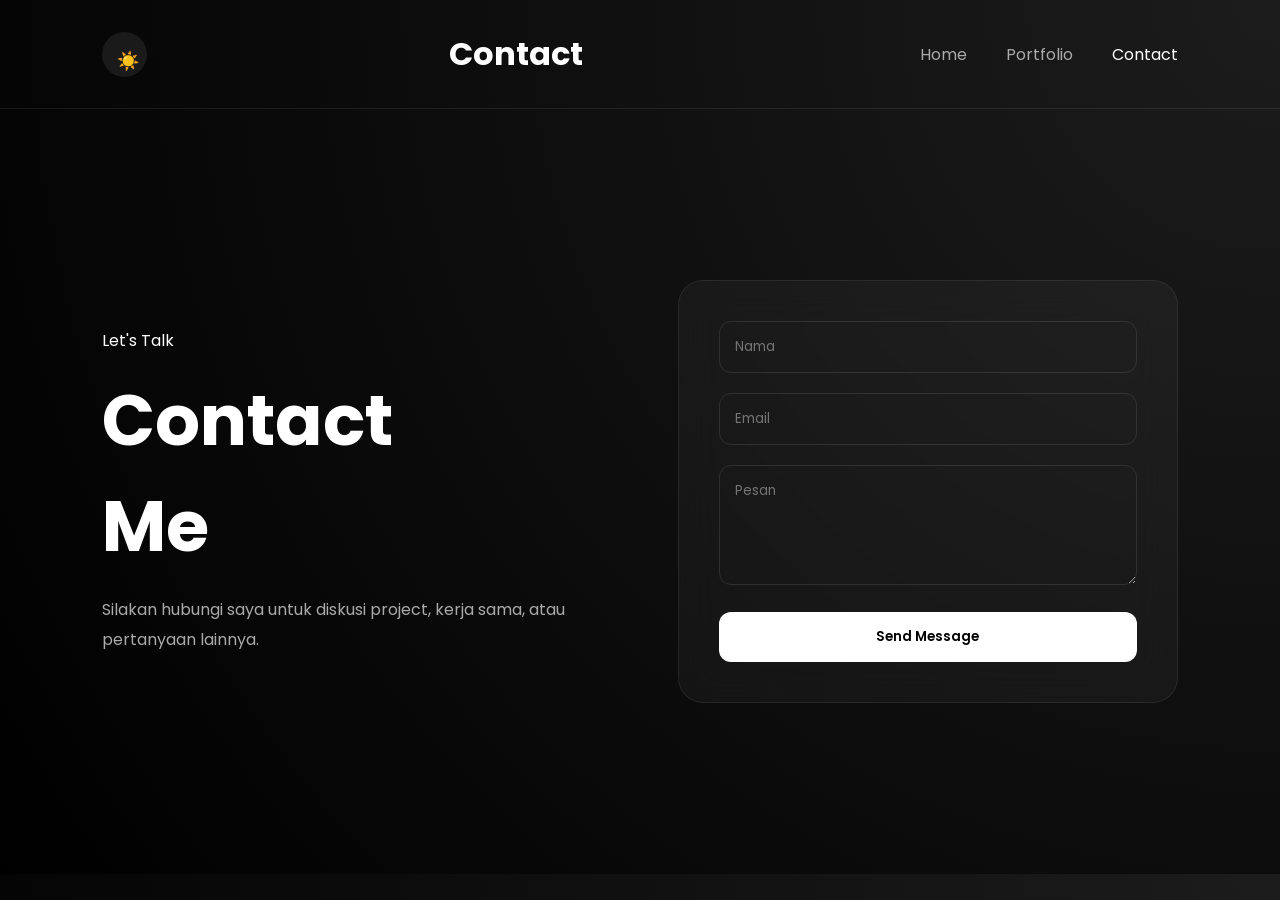
==== contact.html @ d477343f "style: improve website design" ====
<!-- ========================= -->
<!-- contact.html -->
<!-- ========================= -->

<!DOCTYPE html>
<html lang="id">
<head>
<meta charset="UTF-8">
<meta name="viewport" content="width=device-width, initial-scale=1.0">

<title>Contact</title>

<link rel="preconnect" href="https://fonts.googleapis.com">
<link href="https://fonts.googleapis.com/css2?family=Poppins:wght@300;400;500;700;800&display=swap" rel="stylesheet">

<link rel="stylesheet" href="css/style.css">
</head>

<body>

<header>
    <button id="theme-toggle">☀️</button>
    <div class="logo">Contact</div>

    <nav>
        <a href="index.html">Home</a>
        <a href="portfolio.html">Portfolio</a>
        <a href="contact.html" class="active">Contact</a>
    </nav>
</header>

<section class="contact">

    <div class="contact-left">

        <span>Let's Talk</span>

        <h1>
            Contact <br>
            Me
        </h1>

        <p>
            Silakan hubungi saya untuk diskusi project,
            kerja sama, atau pertanyaan lainnya.
        </p>

    </div>

    <div class="contact-right">

        <form>

            <input type="text" placeholder="Nama">

            <input type="email" placeholder="Email">

            <textarea placeholder="Pesan"></textarea>

            <button type="submit">
                Send Message
            </button>

        </form>

    </div>

</section>
<script>

const toggleBtn =
document.getElementById("theme-toggle");

toggleBtn.onclick = function(){

    document.body.classList.toggle("light-mode");

    if(document.body.classList.contains("light-mode")){
        toggleBtn.innerHTML = "🌙";
    } else{
        toggleBtn.innerHTML = "☀️";
    }

}

</script>
</body>
</html>
---- css/style.css ----
*{
    margin:0;
    padding:0;
    box-sizing:border-box;
    font-family:'Poppins',sans-serif;
}

body{
    background:
    radial-gradient(circle at top right,#1c1c1c,#000);

    color:white;
}

/* NAVBAR */
header{
    width:100%;
    padding:30px 8%;

    display:flex;
    justify-content:space-between;
    align-items:center;

    border-bottom:1px solid rgba(255,255,255,0.08);
}

.logo{
    font-size:32px;
    font-weight:700;
}

nav a{
    color:#aaa;
    text-decoration:none;
    margin-left:35px;
    transition:0.3s;
}

nav a:hover,
.active{
    color:white;
}

/* HERO */
.hero{
    min-height:85vh;

    display:flex;
    justify-content:space-between;
    align-items:center;

    padding:0 8%;
}

.hero-text{
    max-width:600px;
}

.small-text{
    color:#8e8e8e;
}

.hero-text h1{
    font-size:78px;
    line-height:1.1;
    margin:15px 0;
}

.hero-text p{
    color:#b5b5b5;
    line-height:1.9;
    margin-bottom:35px;
}

/* BUTTON */
.buttons{
    display:flex;
    gap:20px;
}

.btn-primary{
    background:white;
    color:black;

    padding:14px 32px;
    border-radius:14px;

    text-decoration:none;
    transition:0.3s;
}

.btn-primary:hover{
    transform:translateY(-5px);
}

.btn-secondary{
    border:1px solid rgba(255,255,255,0.15);

    padding:14px 32px;
    border-radius:14px;

    color:white;
    text-decoration:none;
}

/* PROFILE CARD */
.profile-card{
    width:300px;
    height:360px;

    border-radius:25px;

    background:rgba(255,255,255,0.04);

    border:1px solid rgba(255,255,255,0.08);

    backdrop-filter:blur(20px);

    display:flex;
    justify-content:center;
    align-items:center;

    box-shadow:0 0 30px rgba(255,255,255,0.04);
}

.profile-card img{
    width:230px;
    border-radius:20px;
    filter:grayscale(100%);
}

/* PORTFOLIO */
.portfolio{
    padding:80px 8%;
}

.portfolio-title span{
    color:#8f8f8f;
}

.portfolio-title h1{
    font-size:60px;
    margin-top:10px;
}

.portfolio-grid{
    margin-top:50px;

    display:grid;

    grid-template-columns:
    repeat(auto-fit,minmax(280px,1fr));

    gap:30px;
}

/* PROJECT CARD */
.project-card{
    background:rgba(255,255,255,0.04);

    border:1px solid rgba(255,255,255,0.08);

    border-radius:20px;

    overflow:hidden;

    transition:0.3s;
}

.project-card:hover{
    transform:translateY(-10px);
}

.project-card img{
    width:100%;
    height:220px;
    object-fit:cover;

    filter:grayscale(100%);
}

.project-content{
    padding:25px;
}

.project-content h3{
    margin-bottom:15px;
}

.project-content p{
    color:#b0b0b0;
    line-height:1.8;
    margin-bottom:20px;
}

.project-content a{
    color:white;
    text-decoration:none;
}

/* CONTACT */
.contact{
    min-height:85vh;

    display:flex;
    justify-content:space-between;
    align-items:center;

    padding:0 8%;

    gap:60px;
}

.contact-left h1{
    font-size:70px;
    margin:15px 0;
}

.contact-left p{
    color:#aaa;
    line-height:1.9;
}

/* FORM */
.contact-right{
    width:100%;
    max-width:500px;
}

form{
    background:rgba(255,255,255,0.04);

    border:1px solid rgba(255,255,255,0.08);

    padding:40px;

    border-radius:25px;

    backdrop-filter:blur(20px);
}

input,
textarea{
    width:100%;

    padding:15px;

    margin-bottom:20px;

    background:transparent;

    border:1px solid rgba(255,255,255,0.1);

    border-radius:12px;

    color:white;
}

textarea{
    height:120px;
}

button{
    width:100%;

    padding:15px;

    border:none;

    border-radius:12px;

    background:white;

    color:black;

    cursor:pointer;

    font-weight:600;
}

/* RESPONSIVE */
@media(max-width:950px){

    .hero,
    .contact{
        flex-direction:column;
        text-align:center;

        padding-top:60px;
    }

    .hero-text h1,
    .contact-left h1{
        font-size:52px;
    }

    .buttons{
        justify-content:center;
        flex-wrap:wrap;
    }

}
/* THEME BUTTON */
#theme-toggle{
    width:45px;
    height:45px;

    border:none;
    border-radius:50%;

    cursor:pointer;

    font-size:18px;

    background:rgba(255,255,255,0.08);

    color:white;

    transition:0.3s;
}

#theme-toggle:hover{
    transform:scale(1.1);
}

/* LIGHT MODE */
body.light-mode{
    background:#f5f5f5;
    color:black;
}

/* NAVBAR */
body.light-mode header{
    border-bottom:1px solid rgba(0,0,0,0.08);
}

/* NAV LINK */
body.light-mode nav a{
    color:#555;
}

body.light-mode nav a:hover,
body.light-mode .active{
    color:black;
}

/* TEXT */
body.light-mode .hero-text p,
body.light-mode .project-content p,
body.light-mode .contact-left p{
    color:#555;
}

/* CARD */
body.light-mode .profile-card,
body.light-mode .project-card,
body.light-mode form{
    background:white;

    border:1px solid rgba(0,0,0,0.08);

    box-shadow:0 0 20px rgba(0,0,0,0.05);
}

/* BUTTON */
body.light-mode .btn-primary,
body.light-mode button{
    background:black;
    color:white;
}

body.light-mode .btn-secondary{
    border:1px solid rgba(0,0,0,0.1);
    color:black;
}

/* INPUT */
body.light-mode input,
body.light-mode textarea{
    color:black;

    border:1px solid rgba(0,0,0,0.1);
}

/* HERO IMAGE */
.hero-image{
    position:relative;

    width:300px;
    height:450px;

    display:flex;
    justify-content:center;
    align-items:center;
}

/* TALI GANTUNG */
.hanger{
    position:absolute;

    top:20px;

    width:3px;
    height:90px;

    background:rgba(255,255,255,0.5);

    border-radius:20px;
}

/* BULAT ATAS */
.hanger::before{
    content:"";

    position:absolute;

    top:-10px;
    left:50%;

    transform:translateX(-50%);

    width:20px;
    height:20px;

    border-radius:50%;

    border:3px solid rgba(255,255,255,0.6);
}

/* PROFILE CARD */
.profile-card{
    position:relative;

    width:220px;
    height:270px;

    margin-top:60px;

    border-radius:30px;

    background:rgba(255,255,255,0.06);

    border:1px solid rgba(255,255,255,0.15);

    backdrop-filter:blur(18px);

    display:flex;
    justify-content:center;
    align-items:center;

    box-shadow:
    0 0 40px rgba(255,255,255,0.08);

    animation:floating 3s ease-in-out infinite;
}

/* FOTO */
.profile-card img{
    width:200px;

    border-radius:20px;

    object-fit:cover;
}

/* LAMPU BAWAH */
.bottom-light{
    position:absolute;

    bottom:-8px;

    width:90px;
    height:18px;

    background:white;

    border-radius:30px;

    filter:blur(8px);

    opacity:0.7;
}

/* ANIMASI MELAYANG */
@keyframes floating{

    0%{
        transform:translateY(0px);
    }

    50%{
        transform:translateY(-15px);
    }

    100%{
        transform:translateY(0px);
    }

}

.profile-card img{
    filter: grayscale(50%) !important;
}
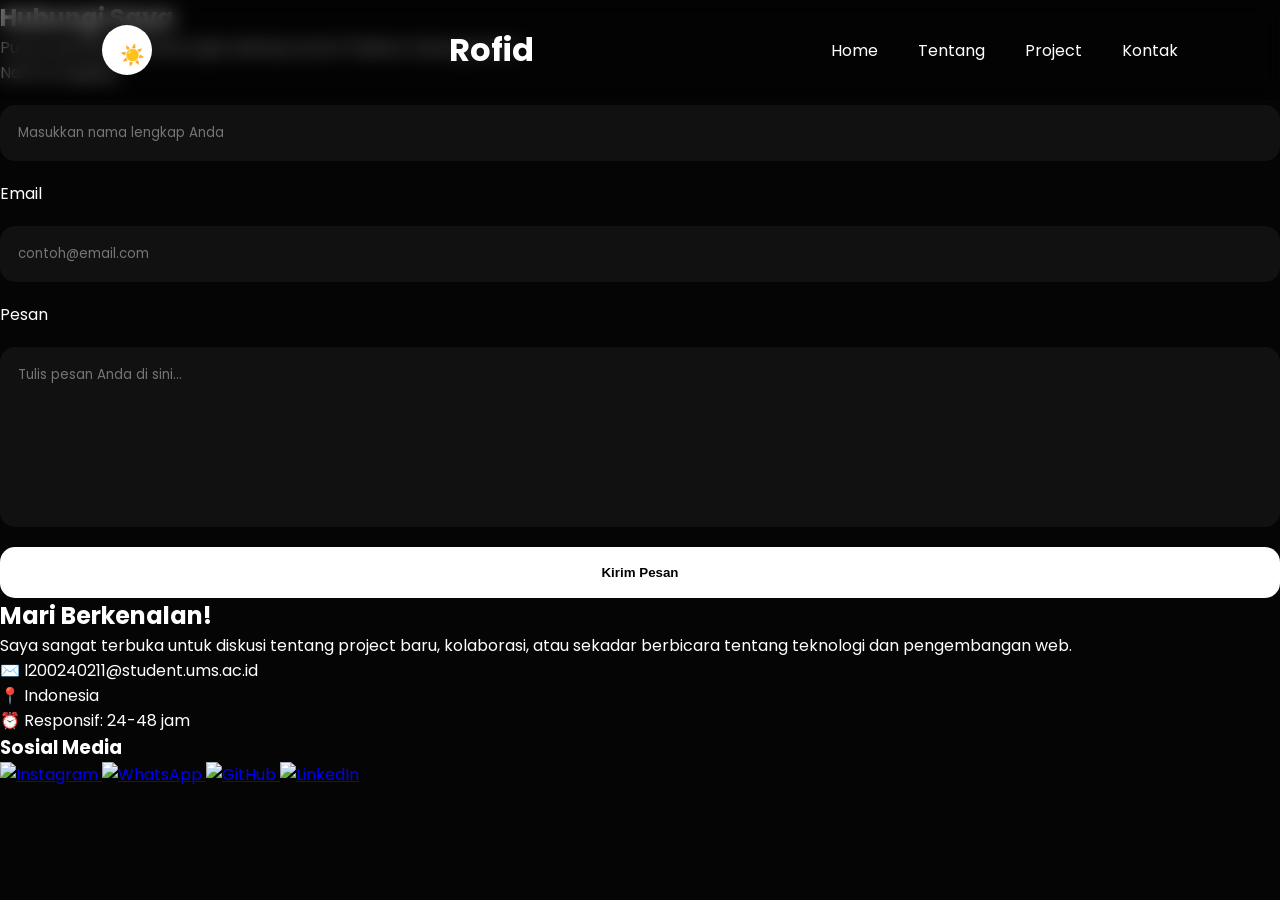
==== commit 1f66776a: "feat: improve homepage portfolio and contact pages" ====
--- a/contact.html
+++ b/contact.html
@@ -1,71 +1,155 @@
-<!-- ========================= -->
-<!-- contact.html -->
-<!-- ========================= -->
-
 <!DOCTYPE html>
 <html lang="id">
+
 <head>
+
 <meta charset="UTF-8">
 <meta name="viewport" content="width=device-width, initial-scale=1.0">
 
-<title>Contact</title>
+<title>Contact | Rofid</title>
 
 <link rel="preconnect" href="https://fonts.googleapis.com">
+
 <link href="https://fonts.googleapis.com/css2?family=Poppins:wght@300;400;500;700;800&display=swap" rel="stylesheet">
 
 <link rel="stylesheet" href="css/style.css">
+
 </head>
 
 <body>
 
+<!-- HEADER -->
 <header>
+
     <button id="theme-toggle">☀️</button>
-    <div class="logo">Contact</div>
+
+    <div class="logo">
+        Rofid
+    </div>
 
     <nav>
+
         <a href="index.html">Home</a>
-        <a href="portfolio.html">Portfolio</a>
-        <a href="contact.html" class="active">Contact</a>
+
+        <a href="portfolio.html">Tentang</a>
+
+        <a href="index.html#project">Project</a>
+
+        <a href="contact.html" class="active">
+            Kontak
+        </a>
+
     </nav>
+
 </header>
 
-<section class="contact">
+<!-- CONTACT -->
+<section class="contact-page">
 
-    <div class="contact-left">
-
-        <span>Let's Talk</span>
+    <!-- TITLE -->
+    <div class="contact-title">
 
         <h1>
-            Contact <br>
-            Me
+            Hubungi <span>Saya</span>
         </h1>
 
         <p>
-            Silakan hubungi saya untuk diskusi project,
-            kerja sama, atau pertanyaan lainnya.
+            Punya pertanyaan atau ingin bekerja sama?
+            Silakan hubungi saya!
         </p>
 
     </div>
 
-    <div class="contact-right">
+    <!-- CONTENT -->
+    <div class="contact-container">
 
-        <form>
+        <!-- FORM -->
+        <div class="contact-form">
 
-            <input type="text" placeholder="Nama">
+            <form>
 
-            <input type="email" placeholder="Email">
+                <label>Nama Lengkap</label>
 
-            <textarea placeholder="Pesan"></textarea>
+                <input type="text"
+                placeholder="Masukkan nama lengkap Anda">
 
-            <button type="submit">
-                Send Message
-            </button>
+                <label>Email</label>
 
-        </form>
+                <input type="email"
+                placeholder="contoh@email.com">
+
+                <label>Pesan</label>
+
+                <textarea
+                placeholder="Tulis pesan Anda di sini..."></textarea>
+
+                <button type="submit">
+                    Kirim Pesan
+                </button>
+
+            </form>
+
+        </div>
+
+        <!-- INFO -->
+        <div class="contact-info">
+
+            <h2>
+                Mari Berkenalan!
+            </h2>
+
+            <p>
+                Saya sangat terbuka untuk diskusi
+                tentang project baru, kolaborasi,
+                atau sekadar berbicara tentang
+                teknologi dan pengembangan web.
+            </p>
+
+            <!-- ITEM -->
+            <div class="info-item">
+                ✉️ l200240211@student.ums.ac.id
+            </div>
+
+            <div class="info-item">
+                📍 Indonesia
+            </div>
+
+            <div class="info-item">
+                ⏰ Responsif: 24-48 jam
+            </div>
+
+            <!-- SOCIAL -->
+            <h3>
+                Sosial Media
+            </h3>
+
+            <div class="social-icons">
+
+    <a href="#">
+        <img src="images/icons/instagram.svg" alt="Instagram">
+    </a>
+
+    <a href="#">
+        <img src="images/icons/whatsapp.svg" alt="WhatsApp">
+    </a>
+
+    <a href="#">
+        <img src="images/icons/github.svg" alt="GitHub">
+    </a>
+
+    <a href="#">
+        <img src="images/icons/linkedin.svg" alt="LinkedIn">
+    </a>
+
+</div>
+
+        </div>
 
     </div>
 
 </section>
+
+<!-- DARK MODE -->
 <script>
 
 const toggleBtn =
@@ -76,13 +160,18 @@
     document.body.classList.toggle("light-mode");
 
     if(document.body.classList.contains("light-mode")){
+
         toggleBtn.innerHTML = "🌙";
+
     } else{
+
         toggleBtn.innerHTML = "☀️";
+
     }
 
 }
 
 </script>
+
 </body>
 </html>
--- a/css/style.css
+++ b/css/style.css
@@ -1,92 +1,151 @@
+/* RESET */
 *{
     margin:0;
     padding:0;
     box-sizing:border-box;
+}
+
+html{
+    scroll-behavior:smooth;
+}
+
+body{
     font-family:'Poppins',sans-serif;
-}
-
-body{
-    background:
-    radial-gradient(circle at top right,#1c1c1c,#000);
-
-    color:white;
-}
-
-/* NAVBAR */
+
+    background:#050505;
+
+    color:white;
+
+    overflow-x:hidden;
+}
+
+/* HEADER */
 header{
     width:100%;
-    padding:30px 8%;
-
-    display:flex;
+
+    padding:25px 8%;
+
+    display:flex;
+
     justify-content:space-between;
+
     align-items:center;
 
-    border-bottom:1px solid rgba(255,255,255,0.08);
+    position:fixed;
+
+    top:0;
+
+    left:0;
+
+    z-index:1000;
+
+    background:rgba(0,0,0,.4);
+
+    backdrop-filter:blur(10px);
 }
 
 .logo{
     font-size:32px;
+
     font-weight:700;
 }
 
+nav{
+    display:flex;
+
+    gap:40px;
+}
+
 nav a{
+    color:white;
+
+    text-decoration:none;
+
+    font-size:16px;
+
+    transition:.3s;
+}
+
+nav a:hover{
     color:#aaa;
-    text-decoration:none;
-    margin-left:35px;
-    transition:0.3s;
-}
-
-nav a:hover,
-.active{
-    color:white;
 }
 
 /* HERO */
 .hero{
-    min-height:85vh;
-
-    display:flex;
+    min-height:100vh;
+
+    padding:120px 8%;
+
+    display:flex;
+
     justify-content:space-between;
+
     align-items:center;
 
-    padding:0 8%;
+    gap:100px;
+
+    background:
+    radial-gradient(circle at top right,
+    rgba(255,255,255,.08),
+    transparent 30%);
 }
 
 .hero-text{
+    flex:1;
+}
+
+.small-text{
+    color:#999;
+
+    font-size:18px;
+}
+
+.hero-text h1{
+    font-size:90px;
+
+    line-height:1.1;
+
+    margin:20px 0;
+
+    font-weight:800;
+}
+
+.hero-text p{
+    color:#aaa;
+
+    font-size:18px;
+
+    line-height:1.8;
+
     max-width:600px;
 }
 
-.small-text{
-    color:#8e8e8e;
-}
-
-.hero-text h1{
-    font-size:78px;
-    line-height:1.1;
-    margin:15px 0;
-}
-
-.hero-text p{
-    color:#b5b5b5;
-    line-height:1.9;
-    margin-bottom:35px;
-}
-
 /* BUTTON */
-.buttons{
-    display:flex;
+.hero-buttons{
+    margin-top:40px;
+
+    display:flex;
+
     gap:20px;
 }
 
+.btn-primary,
+.btn-secondary{
+    padding:15px 35px;
+
+    border-radius:15px;
+
+    text-decoration:none;
+
+    font-weight:500;
+
+    transition:.3s;
+}
+
 .btn-primary{
     background:white;
-    color:black;
-
-    padding:14px 32px;
-    border-radius:14px;
-
-    text-decoration:none;
-    transition:0.3s;
+
+    color:black;
 }
 
 .btn-primary:hover{
@@ -94,410 +153,451 @@
 }
 
 .btn-secondary{
-    border:1px solid rgba(255,255,255,0.15);
-
-    padding:14px 32px;
-    border-radius:14px;
-
-    color:white;
-    text-decoration:none;
-}
-
-/* PROFILE CARD */
+    border:1px solid #444;
+
+    color:white;
+}
+
+.btn-secondary:hover{
+    background:white;
+
+    color:black;
+}
+
+/* FOTO */
+.hero-image{
+    flex:1;
+
+    display:flex;
+
+    justify-content:center;
+
+    position:relative;
+}
+
+/* TALI */
+.hanger{
+    width:3px;
+
+    height:120px;
+
+    background:#777;
+
+    position:absolute;
+
+    top:-100px;
+}
+
+/* CARD */
 .profile-card{
-    width:300px;
-    height:360px;
+    width:280px;
+
+    height:350px;
+
+    background:rgba(255,255,255,.04);
+
+    border:1px solid rgba(255,255,255,.1);
+
+    border-radius:30px;
+
+    backdrop-filter:blur(10px);
+
+    display:flex;
+
+    justify-content:center;
+
+    align-items:center;
+
+    position:relative;
+
+    box-shadow:
+    0 0 50px rgba(255,255,255,.05);
+}
+
+/* FOTO */
+.profile-card img{
+    width:220px;
 
     border-radius:25px;
 
-    background:rgba(255,255,255,0.04);
-
-    border:1px solid rgba(255,255,255,0.08);
-
-    backdrop-filter:blur(20px);
-
-    display:flex;
-    justify-content:center;
-    align-items:center;
-
-    box-shadow:0 0 30px rgba(255,255,255,0.04);
-}
-
-.profile-card img{
-    width:230px;
-    border-radius:20px;
-    filter:grayscale(100%);
-}
-
-/* PORTFOLIO */
-.portfolio{
-    padding:80px 8%;
-}
-
-.portfolio-title span{
-    color:#8f8f8f;
-}
-
-.portfolio-title h1{
-    font-size:60px;
+    object-fit:cover;
+}
+
+/* GLOW */
+.bottom-light{
+    width:120px;
+
+    height:20px;
+
+    background:white;
+
+    border-radius:50px;
+
+    position:absolute;
+
+    bottom:-10px;
+
+    filter:blur(15px);
+
+    opacity:.7;
+}
+
+/* PROJECT */
+.project-section{
+    padding:120px 8%;
+}
+
+.section-title span{
+    color:#888;
+
+    font-size:16px;
+}
+
+.section-title h1{
+    font-size:70px;
+
     margin-top:10px;
 }
 
-.portfolio-grid{
-    margin-top:50px;
+/* GRID */
+.project-grid{
+    margin-top:60px;
 
     display:grid;
 
-    grid-template-columns:
-    repeat(auto-fit,minmax(280px,1fr));
-
-    gap:30px;
-}
-
-/* PROJECT CARD */
+    grid-template-columns:repeat(2,1fr);
+
+    gap:35px;
+}
+
+/* CARD */
 .project-card{
-    background:rgba(255,255,255,0.04);
-
-    border:1px solid rgba(255,255,255,0.08);
-
-    border-radius:20px;
-
-    overflow:hidden;
-
-    transition:0.3s;
+    background:rgba(255,255,255,.03);
+
+    border:1px solid rgba(255,255,255,.08);
+
+    border-radius:30px;
+
+    padding:40px;
+
+    transition:.3s;
+
+    backdrop-filter:blur(10px);
 }
 
 .project-card:hover{
     transform:translateY(-10px);
-}
-
-.project-card img{
-    width:100%;
-    height:220px;
-    object-fit:cover;
-
-    filter:grayscale(100%);
-}
-
-.project-content{
-    padding:25px;
-}
-
-.project-content h3{
+
+    border-color:white;
+}
+
+/* ICON */
+.project-icon{
+    font-size:50px;
+
+    margin-bottom:30px;
+}
+
+.project-card h3{
+    font-size:30px;
+
     margin-bottom:15px;
 }
 
-.project-content p{
-    color:#b0b0b0;
+.project-card p{
+    color:#aaa;
+
     line-height:1.8;
-    margin-bottom:20px;
-}
-
-.project-content a{
-    color:white;
+
+    margin-bottom:30px;
+}
+
+/* BUTTON PROJECT */
+.project-buttons{
+    display:flex;
+
+    gap:15px;
+}
+
+.project-buttons a{
+    padding:12px 25px;
+
+    border:1px solid #444;
+
+    border-radius:12px;
+
     text-decoration:none;
+
+    color:white;
+
+    transition:.3s;
+}
+
+.project-buttons a:hover{
+    background:white;
+
+    color:black;
 }
 
 /* CONTACT */
-.contact{
-    min-height:85vh;
-
-    display:flex;
+.contact-section{
+    padding:120px 8%;
+
+    display:flex;
+
     justify-content:space-between;
-    align-items:center;
-
-    padding:0 8%;
-
-    gap:60px;
+
+    gap:80px;
+}
+
+.contact-left{
+    flex:1;
+}
+
+.contact-left span{
+    color:#888;
 }
 
 .contact-left h1{
     font-size:70px;
-    margin:15px 0;
+
+    margin:20px 0;
 }
 
 .contact-left p{
     color:#aaa;
-    line-height:1.9;
+
+    line-height:1.8;
 }
 
 /* FORM */
 .contact-right{
-    width:100%;
-    max-width:500px;
+    flex:1;
 }
 
 form{
-    background:rgba(255,255,255,0.04);
-
-    border:1px solid rgba(255,255,255,0.08);
-
-    padding:40px;
-
-    border-radius:25px;
-
-    backdrop-filter:blur(20px);
+    display:flex;
+
+    flex-direction:column;
+
+    gap:20px;
 }
 
 input,
 textarea{
     width:100%;
 
-    padding:15px;
-
-    margin-bottom:20px;
-
-    background:transparent;
-
-    border:1px solid rgba(255,255,255,0.1);
-
-    border-radius:12px;
-
-    color:white;
+    padding:18px;
+
+    border:none;
+
+    outline:none;
+
+    border-radius:15px;
+
+    background:#111;
+
+    color:white;
+
+    font-family:'Poppins',sans-serif;
 }
 
 textarea{
-    height:120px;
+    height:180px;
+
+    resize:none;
 }
 
 button{
-    width:100%;
-
-    padding:15px;
+    padding:18px;
 
     border:none;
 
-    border-radius:12px;
-
-    background:white;
-
-    color:black;
+    border-radius:15px;
+
+    background:white;
+
+    color:black;
+
+    font-weight:600;
 
     cursor:pointer;
 
-    font-weight:600;
+    transition:.3s;
+}
+
+button:hover{
+    transform:translateY(-5px);
 }
 
 /* RESPONSIVE */
-@media(max-width:950px){
+@media(max-width:1000px){
 
     .hero,
-    .contact{
+    .contact-section{
         flex-direction:column;
-        text-align:center;
-
-        padding-top:60px;
     }
 
-    .hero-text h1,
+    .project-grid{
+        grid-template-columns:1fr;
+    }
+
+    .hero-text h1{
+        font-size:60px;
+    }
+
+    .section-title h1,
     .contact-left h1{
-        font-size:52px;
+        font-size:50px;
     }
 
-    .buttons{
-        justify-content:center;
-        flex-wrap:wrap;
-    }
-
-}
-/* THEME BUTTON */
-#theme-toggle{
-    width:45px;
-    height:45px;
-
-    border:none;
-    border-radius:50%;
-
-    cursor:pointer;
-
-    font-size:18px;
-
-    background:rgba(255,255,255,0.08);
-
-    color:white;
-
-    transition:0.3s;
-}
-
-#theme-toggle:hover{
-    transform:scale(1.1);
 }
 
 /* LIGHT MODE */
 body.light-mode{
+
     background:#f5f5f5;
-    color:black;
-}
-
-/* NAVBAR */
+
+    color:black;
+}
+
+/* HEADER */
 body.light-mode header{
-    border-bottom:1px solid rgba(0,0,0,0.08);
-}
-
-/* NAV LINK */
+
+    background:rgba(255,255,255,.7);
+}
+
+/* NAV */
 body.light-mode nav a{
+
+    color:black;
+}
+
+/* TEXT */
+body.light-mode .small-text,
+body.light-mode .section-title span,
+body.light-mode .contact-left span{
+
+    color:#666;
+}
+
+body.light-mode .hero-text p,
+body.light-mode .project-card p,
+body.light-mode .contact-left p{
+
     color:#555;
 }
 
-body.light-mode nav a:hover,
-body.light-mode .active{
-    color:black;
-}
-
-/* TEXT */
-body.light-mode .hero-text p,
-body.light-mode .project-content p,
-body.light-mode .contact-left p{
-    color:#555;
-}
-
-/* CARD */
-body.light-mode .profile-card,
-body.light-mode .project-card,
-body.light-mode form{
-    background:white;
-
-    border:1px solid rgba(0,0,0,0.08);
-
-    box-shadow:0 0 20px rgba(0,0,0,0.05);
-}
-
 /* BUTTON */
-body.light-mode .btn-primary,
-body.light-mode button{
+body.light-mode .btn-primary{
+
     background:black;
+
     color:white;
 }
 
 body.light-mode .btn-secondary{
-    border:1px solid rgba(0,0,0,0.1);
-    color:black;
+
+    border:1px solid #ccc;
+
+    color:black;
+}
+
+body.light-mode .btn-secondary:hover{
+
+    background:black;
+
+    color:white;
+}
+
+/* PROFILE CARD */
+body.light-mode .profile-card{
+
+    background:rgba(0,0,0,.03);
+
+    border:1px solid rgba(0,0,0,.1);
+
+    box-shadow:0 0 40px rgba(0,0,0,.05);
+}
+
+/* PROJECT CARD */
+body.light-mode .project-card{
+
+    background:white;
+
+    border:1px solid #ddd;
+}
+
+body.light-mode .project-card:hover{
+
+    border-color:black;
+}
+
+/* PROJECT BUTTON */
+body.light-mode .project-buttons a{
+
+    color:black;
+
+    border:1px solid #ccc;
+}
+
+body.light-mode .project-buttons a:hover{
+
+    background:black;
+
+    color:white;
 }
 
 /* INPUT */
 body.light-mode input,
 body.light-mode textarea{
-    color:black;
-
-    border:1px solid rgba(0,0,0,0.1);
-}
-
-/* HERO IMAGE */
-.hero-image{
-    position:relative;
-
-    width:300px;
-    height:450px;
-
-    display:flex;
-    justify-content:center;
-    align-items:center;
-}
-
-/* TALI GANTUNG */
-.hanger{
-    position:absolute;
-
-    top:20px;
-
-    width:3px;
-    height:90px;
-
-    background:rgba(255,255,255,0.5);
-
-    border-radius:20px;
-}
-
-/* BULAT ATAS */
-.hanger::before{
-    content:"";
-
-    position:absolute;
-
-    top:-10px;
-    left:50%;
-
-    transform:translateX(-50%);
-
-    width:20px;
-    height:20px;
+
+    background:white;
+
+    color:black;
+
+    border:1px solid #ddd;
+}
+
+/* BUTTON FORM */
+body.light-mode button{
+
+    background:black;
+
+    color:white;
+}
+
+/* THEME BUTTON */
+#theme-toggle{
+
+    width:50px;
+
+    height:50px;
+
+    border:none;
 
     border-radius:50%;
 
-    border:3px solid rgba(255,255,255,0.6);
-}
-
-/* PROFILE CARD */
-.profile-card{
-    position:relative;
-
-    width:220px;
-    height:270px;
-
-    margin-top:60px;
-
-    border-radius:30px;
-
-    background:rgba(255,255,255,0.06);
-
-    border:1px solid rgba(255,255,255,0.15);
-
-    backdrop-filter:blur(18px);
-
-    display:flex;
-    justify-content:center;
-    align-items:center;
-
-    box-shadow:
-    0 0 40px rgba(255,255,255,0.08);
-
-    animation:floating 3s ease-in-out infinite;
-}
-
-/* FOTO */
-.profile-card img{
-    width:200px;
-
-    border-radius:20px;
-
-    object-fit:cover;
-}
-
-/* LAMPU BAWAH */
-.bottom-light{
-    position:absolute;
-
-    bottom:-8px;
-
-    width:90px;
-    height:18px;
-
-    background:white;
-
-    border-radius:30px;
-
-    filter:blur(8px);
-
-    opacity:0.7;
-}
-
-/* ANIMASI MELAYANG */
-@keyframes floating{
-
-    0%{
-        transform:translateY(0px);
-    }
-
-    50%{
-        transform:translateY(-15px);
-    }
-
-    100%{
-        transform:translateY(0px);
-    }
-
-}
-
-.profile-card img{
-    filter: grayscale(50%) !important;
+    background:white;
+
+    color:black;
+
+    font-size:20px;
+
+    cursor:pointer;
+
+    transition:.3s;
+}
+
+#theme-toggle:hover{
+
+    transform:rotate(180deg);
+}
+
+/* LIGHT MODE BUTTON */
+body.light-mode #theme-toggle{
+
+    background:black;
+
+    color:white;
 }
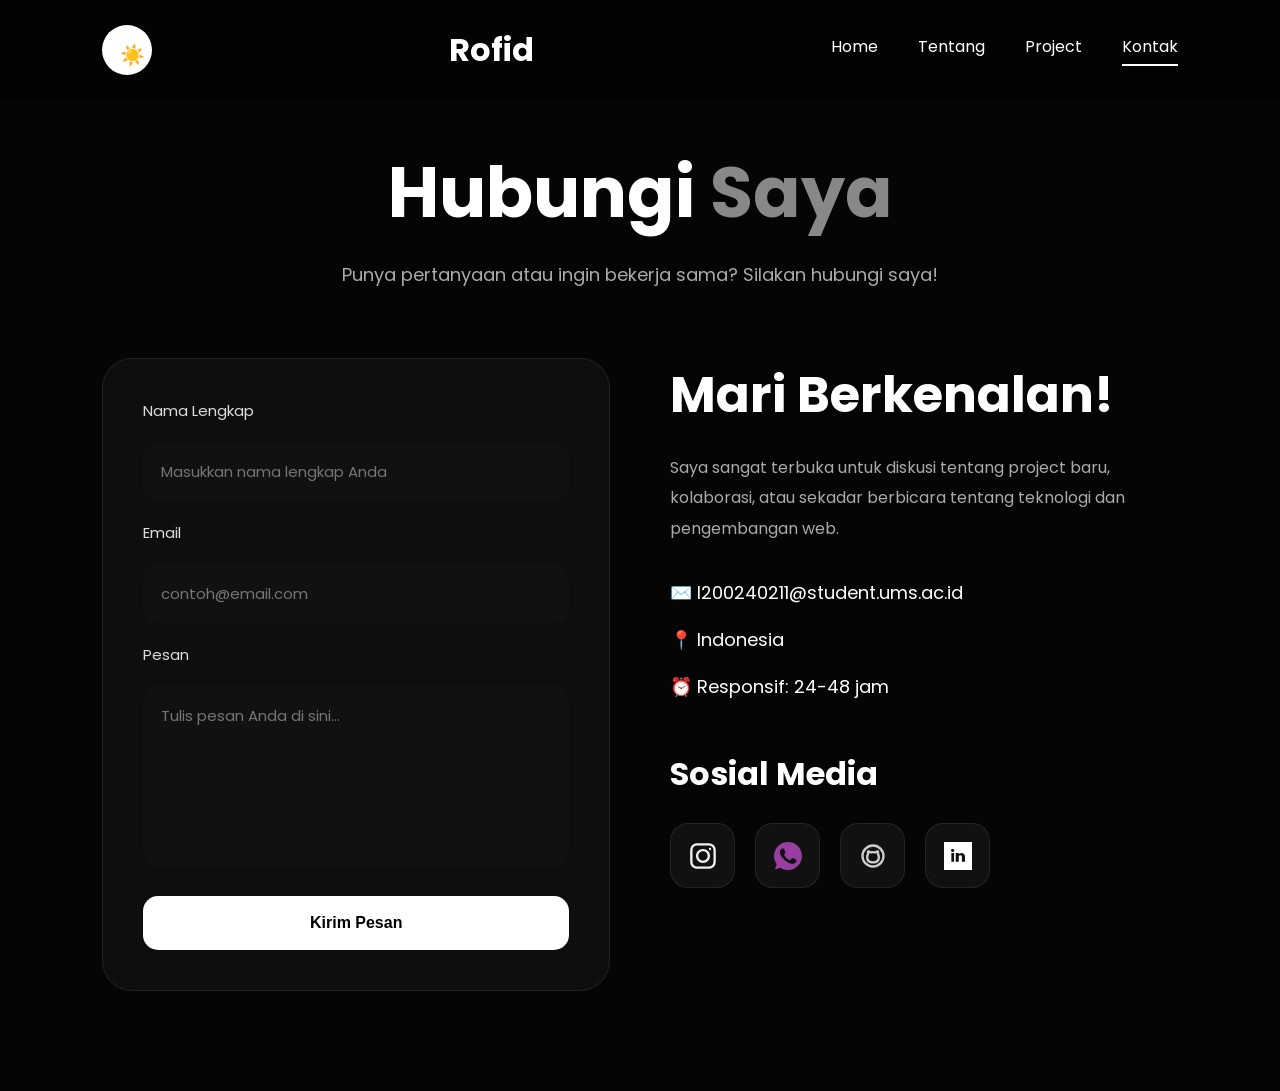
==== commit c482a985: "feat: improve contact page and social media section" ====
--- a/contact.html
+++ b/contact.html
@@ -38,6 +38,7 @@
         <a href="contact.html" class="active">
             Kontak
         </a>
+        
 
     </nav>
 
@@ -68,19 +69,30 @@
 
             <form>
 
-                <label>Nama Lengkap</label>
+                <label for="name">
+                    Nama Lengkap
+                </label>
 
-                <input type="text"
+                <input
+                id="name"
+                type="text"
                 placeholder="Masukkan nama lengkap Anda">
 
-                <label>Email</label>
+                <label for="email">
+                    Email
+                </label>
 
-                <input type="email"
+                <input
+                id="email"
+                type="email"
                 placeholder="contoh@email.com">
 
-                <label>Pesan</label>
+                <label for="message">
+                    Pesan
+                </label>
 
                 <textarea
+                id="message"
                 placeholder="Tulis pesan Anda di sini..."></textarea>
 
                 <button type="submit">
@@ -125,12 +137,16 @@
 
             <div class="social-icons">
 
-    <a href="#">
+    <a href="https://instagram.com/rofid__/" target="_blank"> 
+
         <img src="images/icons/instagram.svg" alt="Instagram">
+
     </a>
 
-    <a href="#">
+    <a href="https://wa.me/6285865696308" target="_blank">
+
         <img src="images/icons/whatsapp.svg" alt="WhatsApp">
+
     </a>
 
     <a href="#">
--- a/css/style.css
+++ b/css/style.css
@@ -600,4 +600,667 @@
     background:black;
 
     color:white;
+}
+
+/* ========================= */
+/* ABOUT PAGE */
+/* ========================= */
+
+.about-page{
+
+    min-height:100vh;
+
+    padding:140px 8% 100px;
+
+    display:flex;
+
+    justify-content:space-between;
+
+    align-items:center;
+
+    gap:100px;
+
+    background:
+    radial-gradient(circle at bottom left,
+    rgba(255,255,255,.05),
+    transparent 30%);
+}
+
+/* FOTO */
+.about-image{
+
+    flex:1;
+
+    display:flex;
+
+    justify-content:center;
+
+    position:relative;
+}
+
+/* CONTENT */
+.about-content{
+
+    flex:1;
+}
+
+.about-content h1{
+
+    font-size:70px;
+
+    margin-bottom:20px;
+}
+
+.about-content h1 span{
+
+    color:#888;
+}
+
+.about-content h2{
+
+    font-size:42px;
+
+    margin-bottom:20px;
+}
+
+.about-content p{
+
+    color:#aaa;
+
+    line-height:1.9;
+
+    font-size:17px;
+
+    margin-bottom:30px;
+}
+
+/* CARD */
+.vision-card{
+
+    margin-top:40px;
+
+    padding:35px;
+
+    background:rgba(255,255,255,.04);
+
+    border:1px solid rgba(255,255,255,.08);
+
+    border-radius:25px;
+
+    backdrop-filter:blur(10px);
+}
+
+.vision-card h3{
+
+    font-size:32px;
+
+    margin-bottom:15px;
+}
+
+/* SKILL */
+.skill-title{
+
+    margin-top:50px;
+}
+
+.skills{
+
+    display:flex;
+
+    flex-wrap:wrap;
+
+    gap:15px;
+
+    margin-top:20px;
+}
+
+.skills span{
+
+    padding:12px 20px;
+
+    background:rgba(255,255,255,.05);
+
+    border:1px solid rgba(255,255,255,.08);
+
+    border-radius:14px;
+
+    font-size:14px;
+
+    transition:.3s;
+}
+
+.skills span:hover{
+
+    background:white;
+
+    color:black;
+
+    transform:translateY(-5px);
+}
+
+/* ACTIVE NAV */
+nav .active{
+
+    border-bottom:2px solid white;
+
+    padding-bottom:5px;
+}
+
+/* RESPONSIVE */
+@media(max-width:1000px){
+
+    .about-page{
+
+        flex-direction:column;
+
+        text-align:center;
+    }
+
+    .about-content h1{
+
+        font-size:50px;
+    }
+
+    .about-content h2{
+
+        font-size:32px;
+    }
+
+    .skills{
+
+        justify-content:center;
+    }
+
+}
+
+/* ========================= */
+/* ABOUT PAGE */
+/* ========================= */
+
+.about-page{
+
+    min-height:100vh;
+
+    padding:140px 8% 100px;
+
+    display:flex;
+
+    justify-content:space-between;
+
+    align-items:center;
+
+    gap:100px;
+
+    background:
+    radial-gradient(circle at bottom left,
+    rgba(255,255,255,.05),
+    transparent 30%);
+}
+
+/* FOTO */
+.about-image{
+
+    flex:1;
+
+    display:flex;
+
+    justify-content:center;
+
+    position:relative;
+}
+
+/* CONTENT */
+.about-content{
+
+    flex:1;
+}
+
+.about-content h1{
+
+    font-size:70px;
+
+    margin-bottom:20px;
+}
+
+.about-content h1 span{
+
+    color:#888;
+}
+
+.about-content h2{
+
+    font-size:42px;
+
+    margin-bottom:20px;
+}
+
+.about-content p{
+
+    color:#aaa;
+
+    line-height:1.9;
+
+    font-size:17px;
+
+    margin-bottom:30px;
+}
+
+/* CARD */
+.vision-card{
+
+    margin-top:40px;
+
+    padding:35px;
+
+    background:rgba(255,255,255,.04);
+
+    border:1px solid rgba(255,255,255,.08);
+
+    border-radius:25px;
+
+    backdrop-filter:blur(10px);
+}
+
+.vision-card h3{
+
+    font-size:32px;
+
+    margin-bottom:15px;
+}
+
+/* SKILL */
+.skill-title{
+
+    margin-top:50px;
+}
+
+.skills{
+
+    display:flex;
+
+    flex-wrap:wrap;
+
+    gap:15px;
+
+    margin-top:20px;
+}
+
+.skills span{
+
+    padding:12px 20px;
+
+    background:rgba(255,255,255,.05);
+
+    border:1px solid rgba(255,255,255,.08);
+
+    border-radius:14px;
+
+    font-size:14px;
+
+    transition:.3s;
+}
+
+.skills span:hover{
+
+    background:white;
+
+    color:black;
+
+    transform:translateY(-5px);
+}
+
+/* ACTIVE NAV */
+nav .active{
+
+    border-bottom:2px solid white;
+
+    padding-bottom:5px;
+}
+
+/* RESPONSIVE */
+@media(max-width:1000px){
+
+    .about-page{
+
+        flex-direction:column;
+
+        text-align:center;
+    }
+
+    .about-content h1{
+
+        font-size:50px;
+    }
+
+    .about-content h2{
+
+        font-size:32px;
+    }
+
+    .skills{
+
+        justify-content:center;
+    }
+
+}
+/* ========================= */
+/* CONTACT PAGE */
+/* ========================= */
+
+.contact-page{
+
+    min-height:100vh;
+
+    padding:140px 8% 100px;
+}
+
+/* TITLE */
+.contact-title{
+
+    text-align:center;
+
+    margin-bottom:70px;
+}
+
+.contact-title h1{
+
+    font-size:70px;
+
+    margin-bottom:15px;
+}
+
+.contact-title h1 span{
+
+    color:#888;
+}
+
+.contact-title p{
+
+    color:#aaa;
+
+    font-size:18px;
+}
+
+/* CONTAINER */
+.contact-container{
+
+    display:grid;
+
+    grid-template-columns:1fr 1fr;
+
+    gap:60px;
+}
+
+/* FORM */
+.contact-form{
+
+    background:rgba(255,255,255,.04);
+
+    border:1px solid rgba(255,255,255,.08);
+
+    border-radius:30px;
+
+    padding:40px;
+
+    backdrop-filter:blur(10px);
+}
+
+.contact-form form{
+
+    display:flex;
+
+    flex-direction:column;
+
+    gap:20px;
+}
+
+.contact-form label{
+
+    font-size:15px;
+
+    color:#ddd;
+}
+
+.contact-form input,
+.contact-form textarea{
+
+    width:100%;
+
+    padding:18px;
+
+    border:none;
+
+    outline:none;
+
+    border-radius:15px;
+
+    background:#111;
+
+    color:white;
+
+    font-family:'Poppins',sans-serif;
+
+    font-size:15px;
+}
+
+.contact-form textarea{
+
+    height:180px;
+
+    resize:none;
+}
+
+/* BUTTON */
+.contact-form button{
+
+    margin-top:10px;
+
+    padding:18px;
+
+    border:none;
+
+    border-radius:15px;
+
+    background:white;
+
+    color:black;
+
+    font-size:16px;
+
+    font-weight:600;
+
+    cursor:pointer;
+
+    transition:.3s;
+}
+
+.contact-form button:hover{
+
+    transform:translateY(-5px);
+}
+
+/* INFO */
+.contact-info h2{
+
+    font-size:50px;
+
+    margin-bottom:20px;
+}
+
+.contact-info p{
+
+    color:#aaa;
+
+    line-height:1.9;
+
+    margin-bottom:35px;
+}
+
+/* ITEM */
+.info-item{
+
+    margin-bottom:20px;
+
+    font-size:18px;
+}
+
+/* SOCIAL */
+.contact-info h3{
+
+    margin-top:50px;
+
+    margin-bottom:20px;
+
+    font-size:32px;
+}
+
+.social-icons{
+
+    display:flex;
+
+    gap:20px;
+}
+
+.social-icons a{
+
+    width:60px;
+
+    height:60px;
+
+    display:flex;
+
+    justify-content:center;
+
+    align-items:center;
+
+    background:rgba(255,255,255,.05);
+
+    border:1px solid rgba(255,255,255,.08);
+
+    border-radius:18px;
+
+    text-decoration:none;
+
+    font-size:24px;
+
+    transition:.3s;
+}
+
+.social-icons a:hover{
+
+    background:white;
+
+    transform:translateY(-5px);
+}
+
+/* ACTIVE NAV */
+nav .active{
+
+    border-bottom:2px solid white;
+
+    padding-bottom:5px;
+}
+
+/* RESPONSIVE */
+@media(max-width:1000px){
+
+    .contact-container{
+
+        grid-template-columns:1fr;
+    }
+
+    .contact-title h1{
+
+        font-size:50px;
+    }
+
+    .contact-info h2{
+
+        font-size:38px;
+    }
+
+}
+
+.social-icons{
+    display: flex;
+    gap: 20px;
+    margin-top: 20px;
+}
+
+.social-icons a{
+    width: 60px;
+    height: 60px;
+    border-radius: 18px;
+    background: #111;
+
+    display: flex;
+    justify-content: center;
+    align-items: center;
+
+    color: white;
+    font-size: 24px;
+
+    border: 1px solid #222;
+
+    transition: 0.3s;
+}
+
+.social-icons a:hover{
+    transform: translateY(-5px);
+    background: white;
+    color: black;
+}
+
+/* SOCIAL ICONS */
+.social-icons{
+
+    display:flex;
+
+    gap:20px;
+
+    margin-top:25px;
+}
+
+.social-icons a{
+
+    width:65px;
+
+    height:65px;
+
+    display:flex;
+
+    justify-content:center;
+
+    align-items:center;
+
+    background:rgba(255,255,255,.05);
+
+    border:1px solid rgba(255,255,255,.08);
+
+    border-radius:18px;
+
+    transition:.3s;
+}
+
+.social-icons a:hover{
+
+    transform:translateY(-5px);
+
+    background:white;
+}
+
+.social-icons img{
+
+    width:28px;
+
+    height:28px;
+
+    filter:invert(1);
+
+    transition:.3s;
+}
+
+.social-icons a:hover img{
+
+    filter:invert(0);
 }
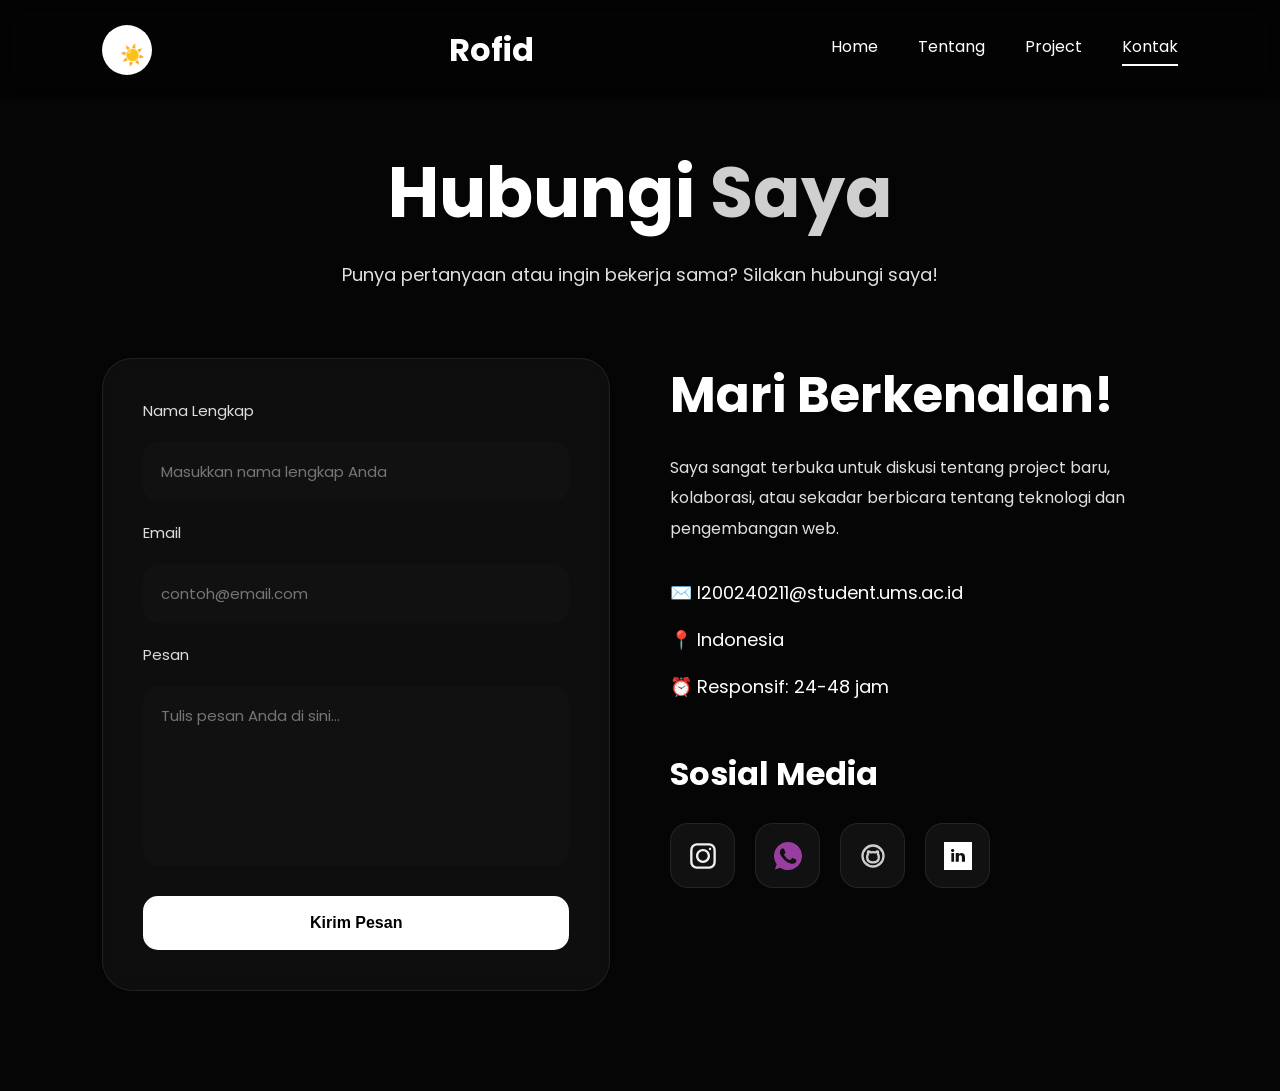
==== commit 65d0e66c: "feat: improve contact page layout and social media section" ====
--- a/contact.html
+++ b/contact.html
@@ -149,8 +149,10 @@
 
     </a>
 
-    <a href="#">
+    <a href="https://github.com/tif1330" target="_blank">
+
         <img src="images/icons/github.svg" alt="GitHub">
+
     </a>
 
     <a href="#">
--- a/css/style.css
+++ b/css/style.css
@@ -67,7 +67,7 @@
 }
 
 nav a:hover{
-    color:#aaa;
+    color:#e0e0e0;
 }
 
 /* HERO */
@@ -94,11 +94,6 @@
     flex:1;
 }
 
-.small-text{
-    color:#999;
-
-    font-size:18px;
-}
 
 .hero-text h1{
     font-size:90px;
@@ -111,7 +106,7 @@
 }
 
 .hero-text p{
-    color:#aaa;
+    color:#e0e0e0;
 
     font-size:18px;
 
@@ -248,7 +243,7 @@
 }
 
 .section-title span{
-    color:#888;
+    color:#cfcfcf;
 
     font-size:16px;
 }
@@ -305,7 +300,7 @@
 }
 
 .project-card p{
-    color:#aaa;
+    color:#e0e0e0;
 
     line-height:1.8;
 
@@ -355,7 +350,7 @@
 }
 
 .contact-left span{
-    color:#888;
+    color:#cfcfcf;
 }
 
 .contact-left h1{
@@ -365,7 +360,7 @@
 }
 
 .contact-left p{
-    color:#aaa;
+    color:#e0e0e0;
 
     line-height:1.8;
 }
@@ -653,7 +648,7 @@
 
 .about-content h1 span{
 
-    color:#888;
+    color:#cfcfcf;
 }
 
 .about-content h2{
@@ -665,7 +660,7 @@
 
 .about-content p{
 
-    color:#aaa;
+    color:#e0e0e0;
 
     line-height:1.9;
 
@@ -772,10 +767,6 @@
     }
 
 }
-
-/* ========================= */
-/* ABOUT PAGE */
-/* ========================= */
 
 .about-page{
 
@@ -824,7 +815,7 @@
 
 .about-content h1 span{
 
-    color:#888;
+    color:#cfcfcf;
 }
 
 .about-content h2{
@@ -836,7 +827,7 @@
 
 .about-content p{
 
-    color:#aaa;
+    color:#e0e0e0;
 
     line-height:1.9;
 
@@ -971,12 +962,12 @@
 
 .contact-title h1 span{
 
-    color:#888;
+    color:#cfcfcf;
 }
 
 .contact-title p{
 
-    color:#aaa;
+    color:#e0e0e0;
 
     font-size:18px;
 }
@@ -1089,7 +1080,7 @@
 
 .contact-info p{
 
-    color:#aaa;
+    color:#e0e0e0;
 
     line-height:1.9;
 
@@ -1263,4 +1254,71 @@
 .social-icons a:hover img{
 
     filter:invert(0);
+}
+
+a:focus,
+button:focus,
+input:focus,
+textarea:focus{
+
+    outline:2px solid white;
+
+    outline-offset:4px;
+}
+
+/* LIGHT MODE ABOUT TEXT */
+body.light-mode .about-content p{
+
+    color:#444;
+}
+
+body.light-mode .vision-card p{
+
+    color:#444;
+}
+
+body.light-mode .skills span{
+
+    color:#111;
+}
+
+body.light-mode .about-content span{
+
+    color:#555;
+}
+
+/* LIGHT MODE ABOUT */
+body.light-mode .about-content p{
+
+    color:#444;
+}
+
+/* LIGHT MODE VISI */
+body.light-mode .vision-card p{
+
+    color:#444;
+}
+
+.small-text{
+    color:#d6d6d6;
+
+    font-size:18px;
+}
+
+/* FIX LIGHT MODE ABOUT TEXT */
+body.light-mode .about-content p{
+
+    color:#222 !important;
+}
+
+body.light-mode .vision-card p{
+
+    color:#222 !important;
+}
+
+body.light-mode .contact-info p,
+body.light-mode .contact-title p,
+body.light-mode .contact-form label{
+
+    color:#222;
 }
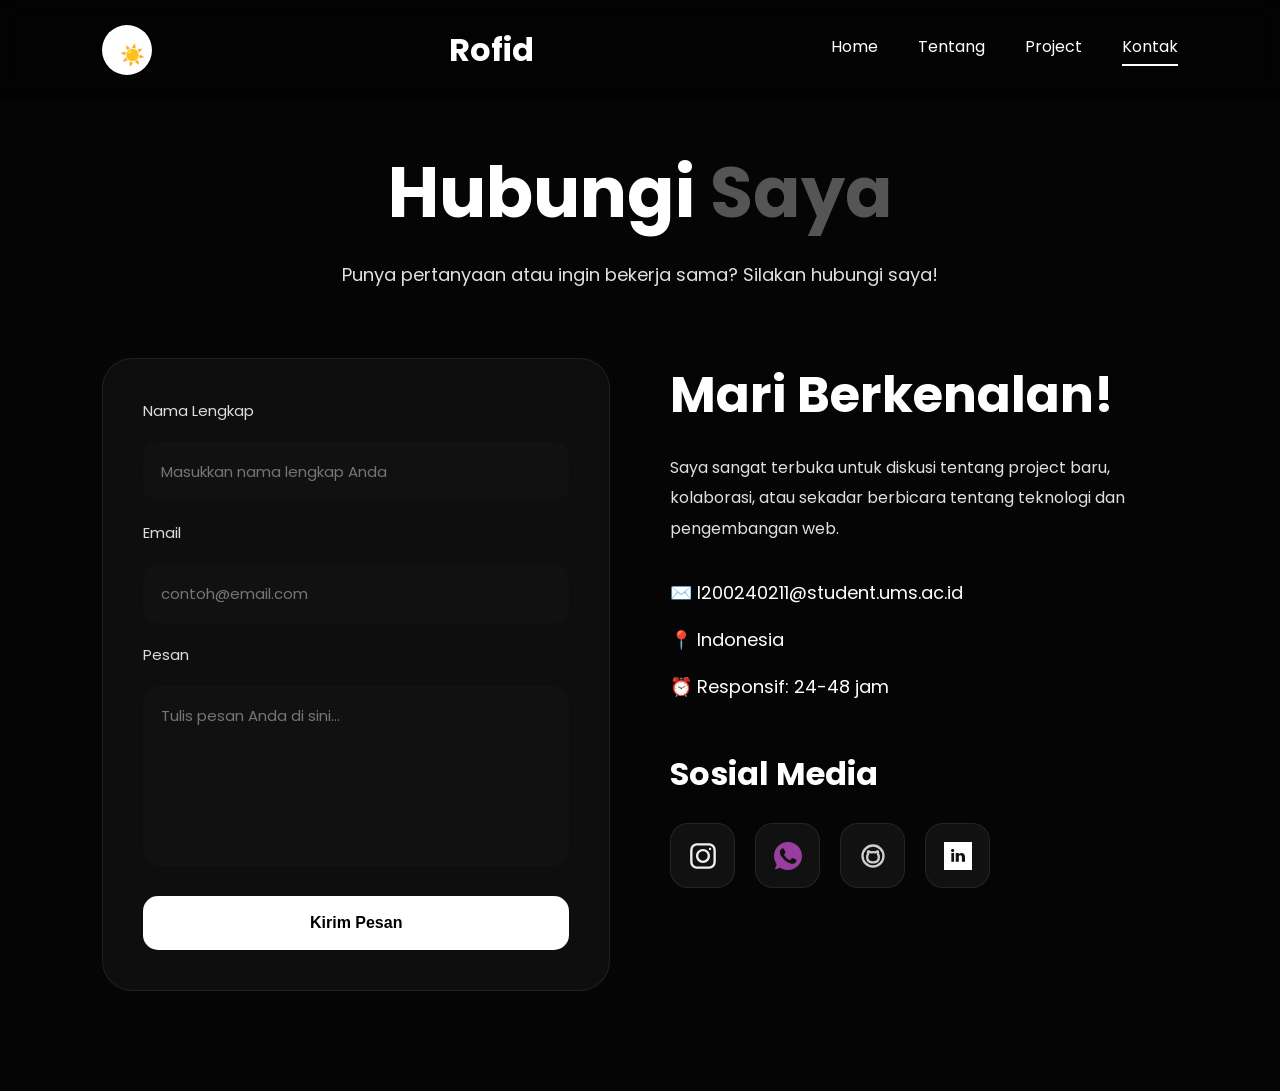
==== commit e50c13bb: "feat: improve contact page layout and accessibility" ====
--- a/contact.html
+++ b/contact.html
@@ -149,7 +149,7 @@
 
     </a>
 
-    <a href="https://github.com/tif1330" target="_blank">
+    <a href="https://github.com/tif1330/membangun-website-personal-l200240211-Rofid-1" target="_blank">
 
         <img src="images/icons/github.svg" alt="GitHub">
 
--- a/css/style.css
+++ b/css/style.css
@@ -211,9 +211,9 @@
 
 /* FOTO */
 .profile-card img{
-    width:220px;
-
-    border-radius:25px;
+    width:150px;
+
+    border-radius:20px;
 
     object-fit:cover;
 }
@@ -243,7 +243,7 @@
 }
 
 .section-title span{
-    color:#cfcfcf;
+    color:#555;
 
     font-size:16px;
 }
@@ -350,7 +350,7 @@
 }
 
 .contact-left span{
-    color:#cfcfcf;
+    color:#555;
 }
 
 .contact-left h1{
@@ -473,7 +473,7 @@
 body.light-mode .section-title span,
 body.light-mode .contact-left span{
 
-    color:#666;
+    color:#444;
 }
 
 body.light-mode .hero-text p,
@@ -648,7 +648,7 @@
 
 .about-content h1 span{
 
-    color:#cfcfcf;
+    color:#555;
 }
 
 .about-content h2{
@@ -815,7 +815,8 @@
 
 .about-content h1 span{
 
-    color:#cfcfcf;
+    
+    color:#555;
 }
 
 .about-content h2{
@@ -962,7 +963,7 @@
 
 .contact-title h1 span{
 
-    color:#cfcfcf;
+    color:#555;
 }
 
 .contact-title p{
@@ -1321,4 +1322,26 @@
 body.light-mode .contact-form label{
 
     color:#222;
+}
+
+/* LIGHT MODE SOCIAL ICON */
+body.light-mode .social-icons img{
+
+    filter:invert(0);
+}
+
+body.light-mode .social-icons a{
+
+    background:white;
+
+    border:1px solid #ccc;
+}
+
+/* LIGHT MODE FOCUS */
+body.light-mode a:focus,
+body.light-mode button:focus,
+body.light-mode input:focus,
+body.light-mode textarea:focus{
+
+    outline:2px solid black;
 }
